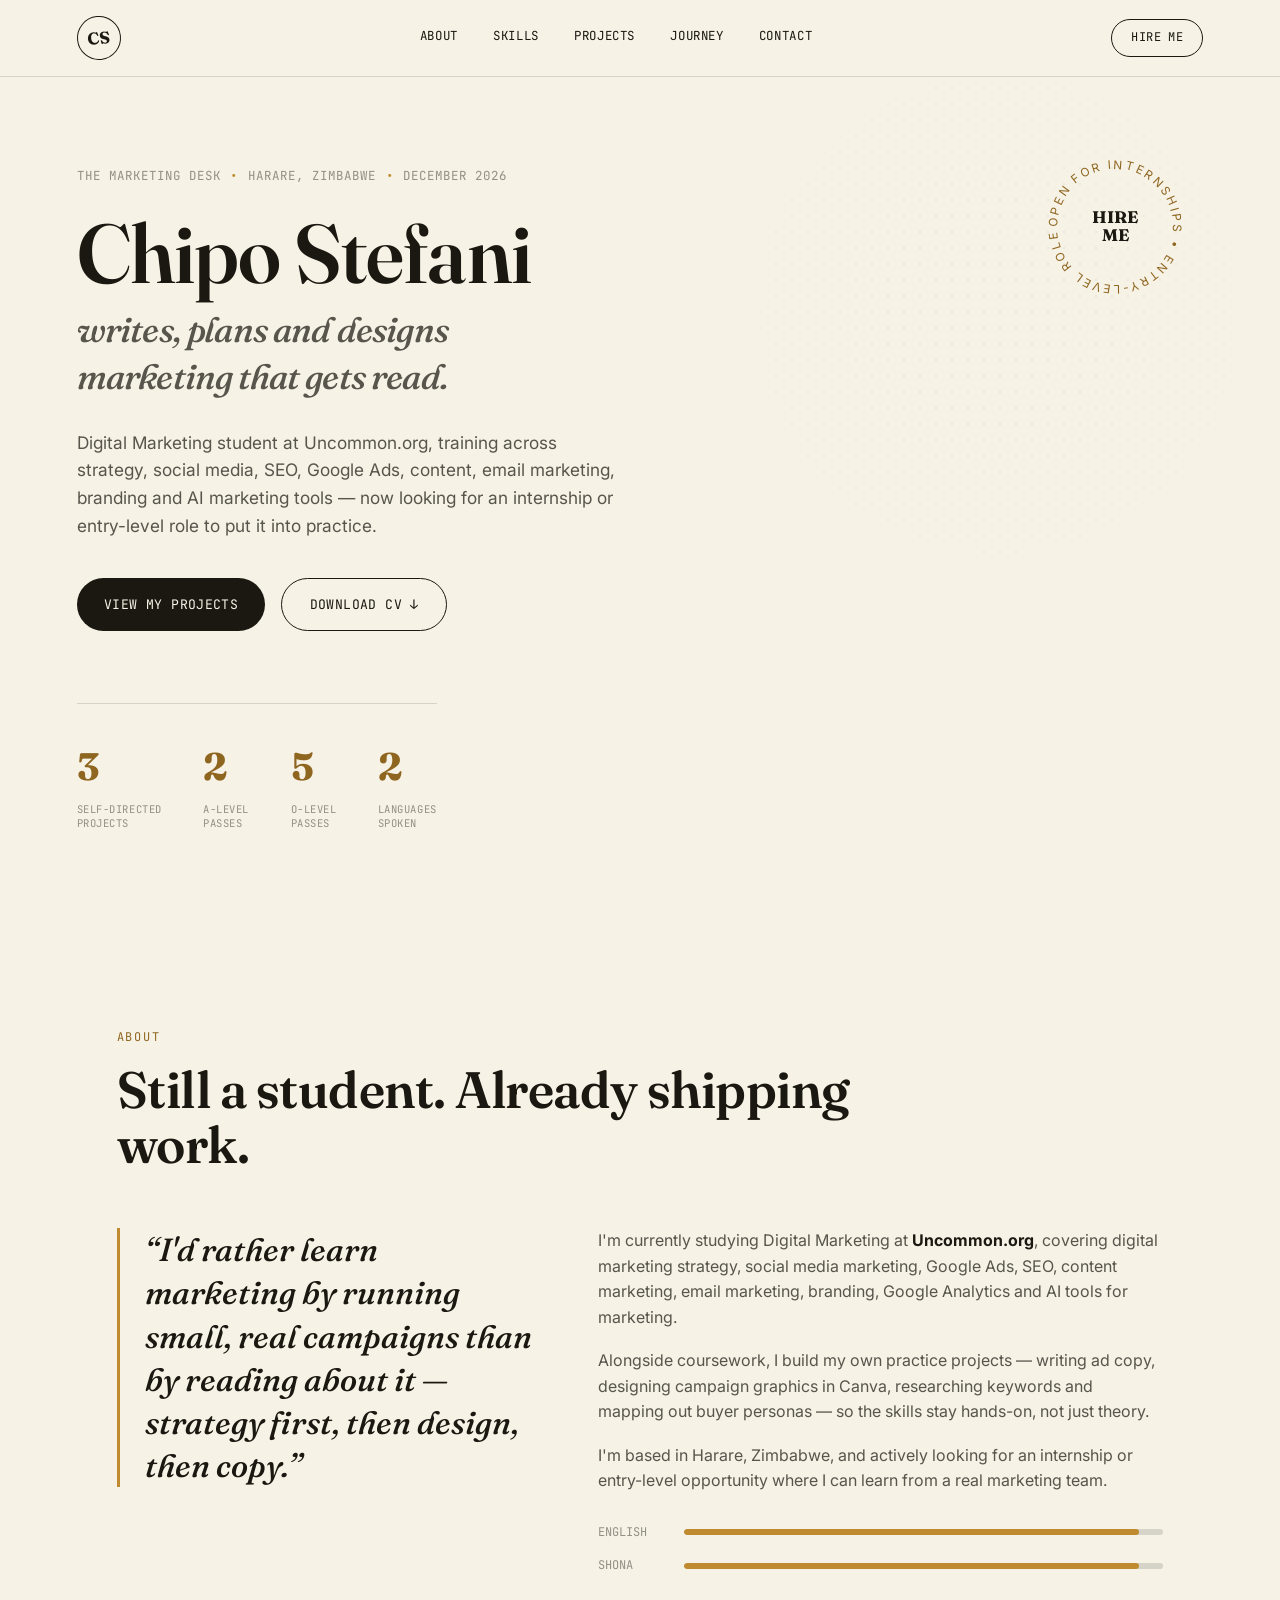
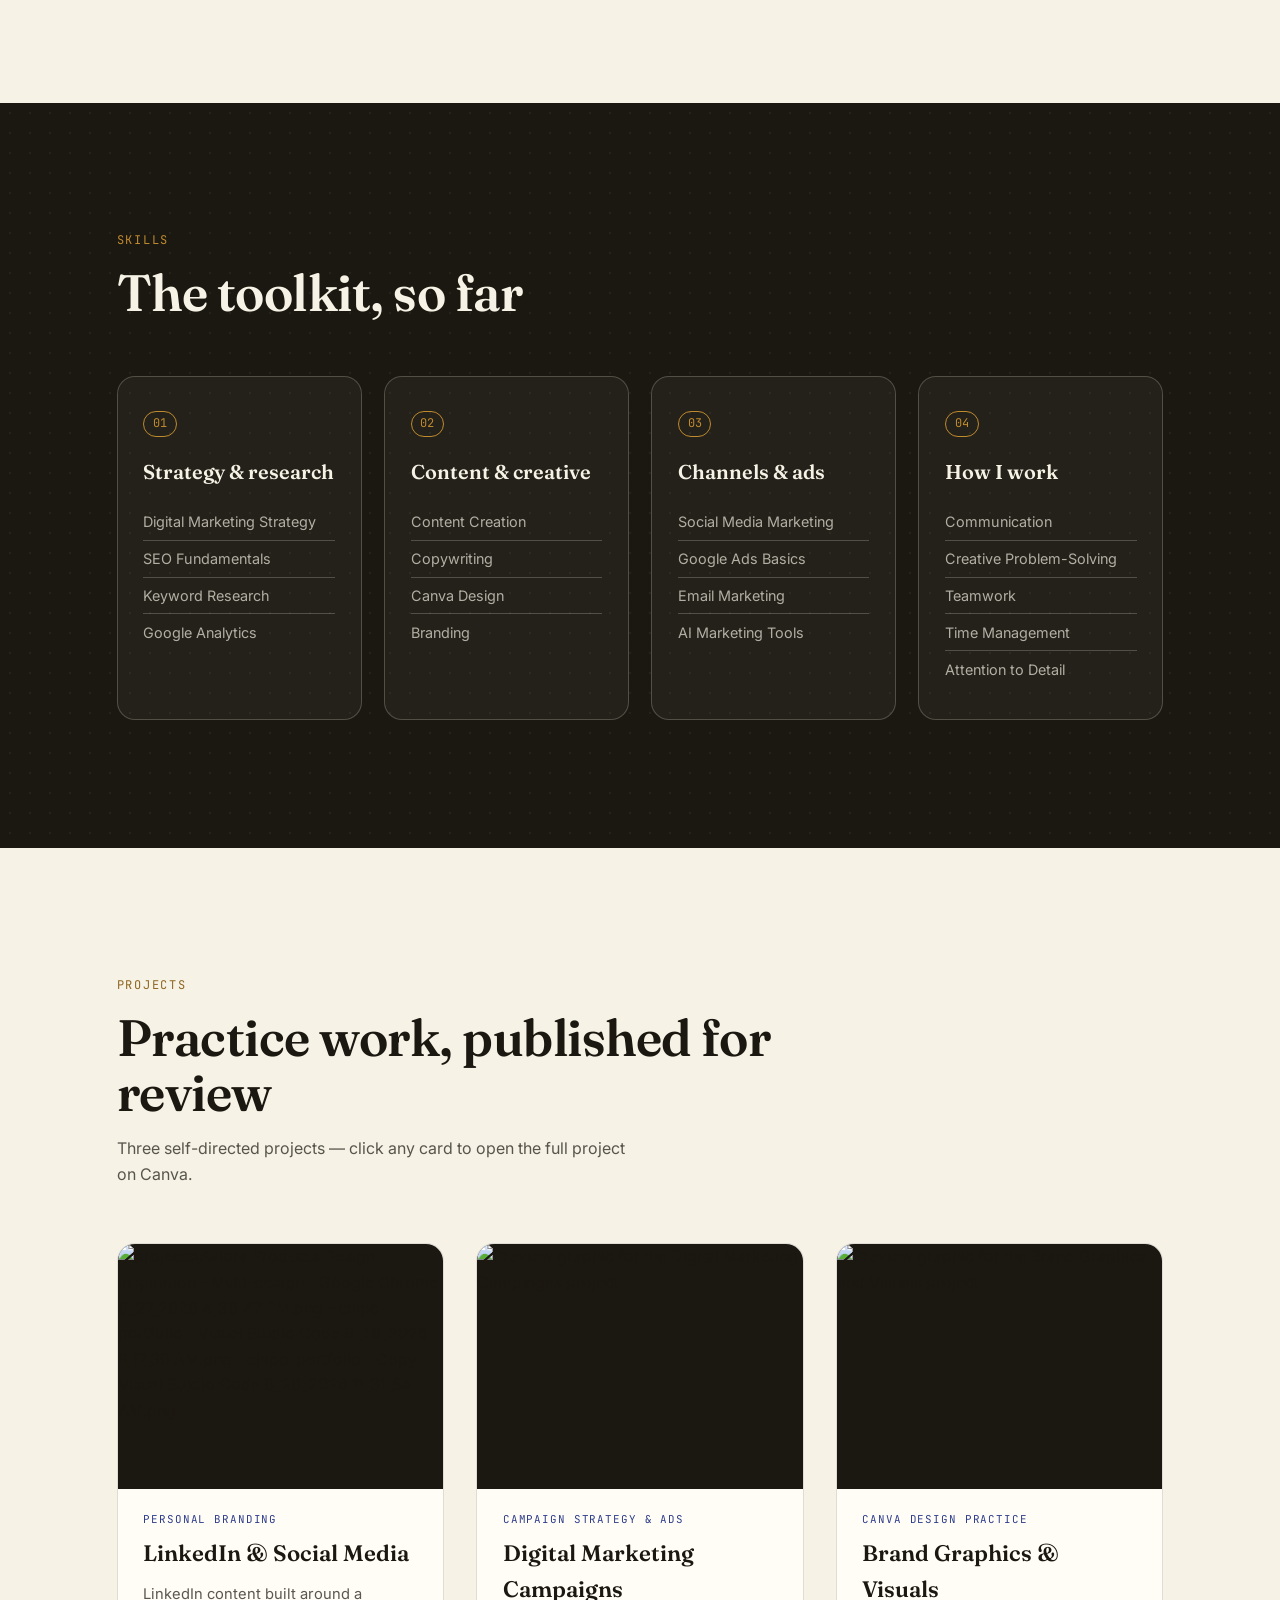
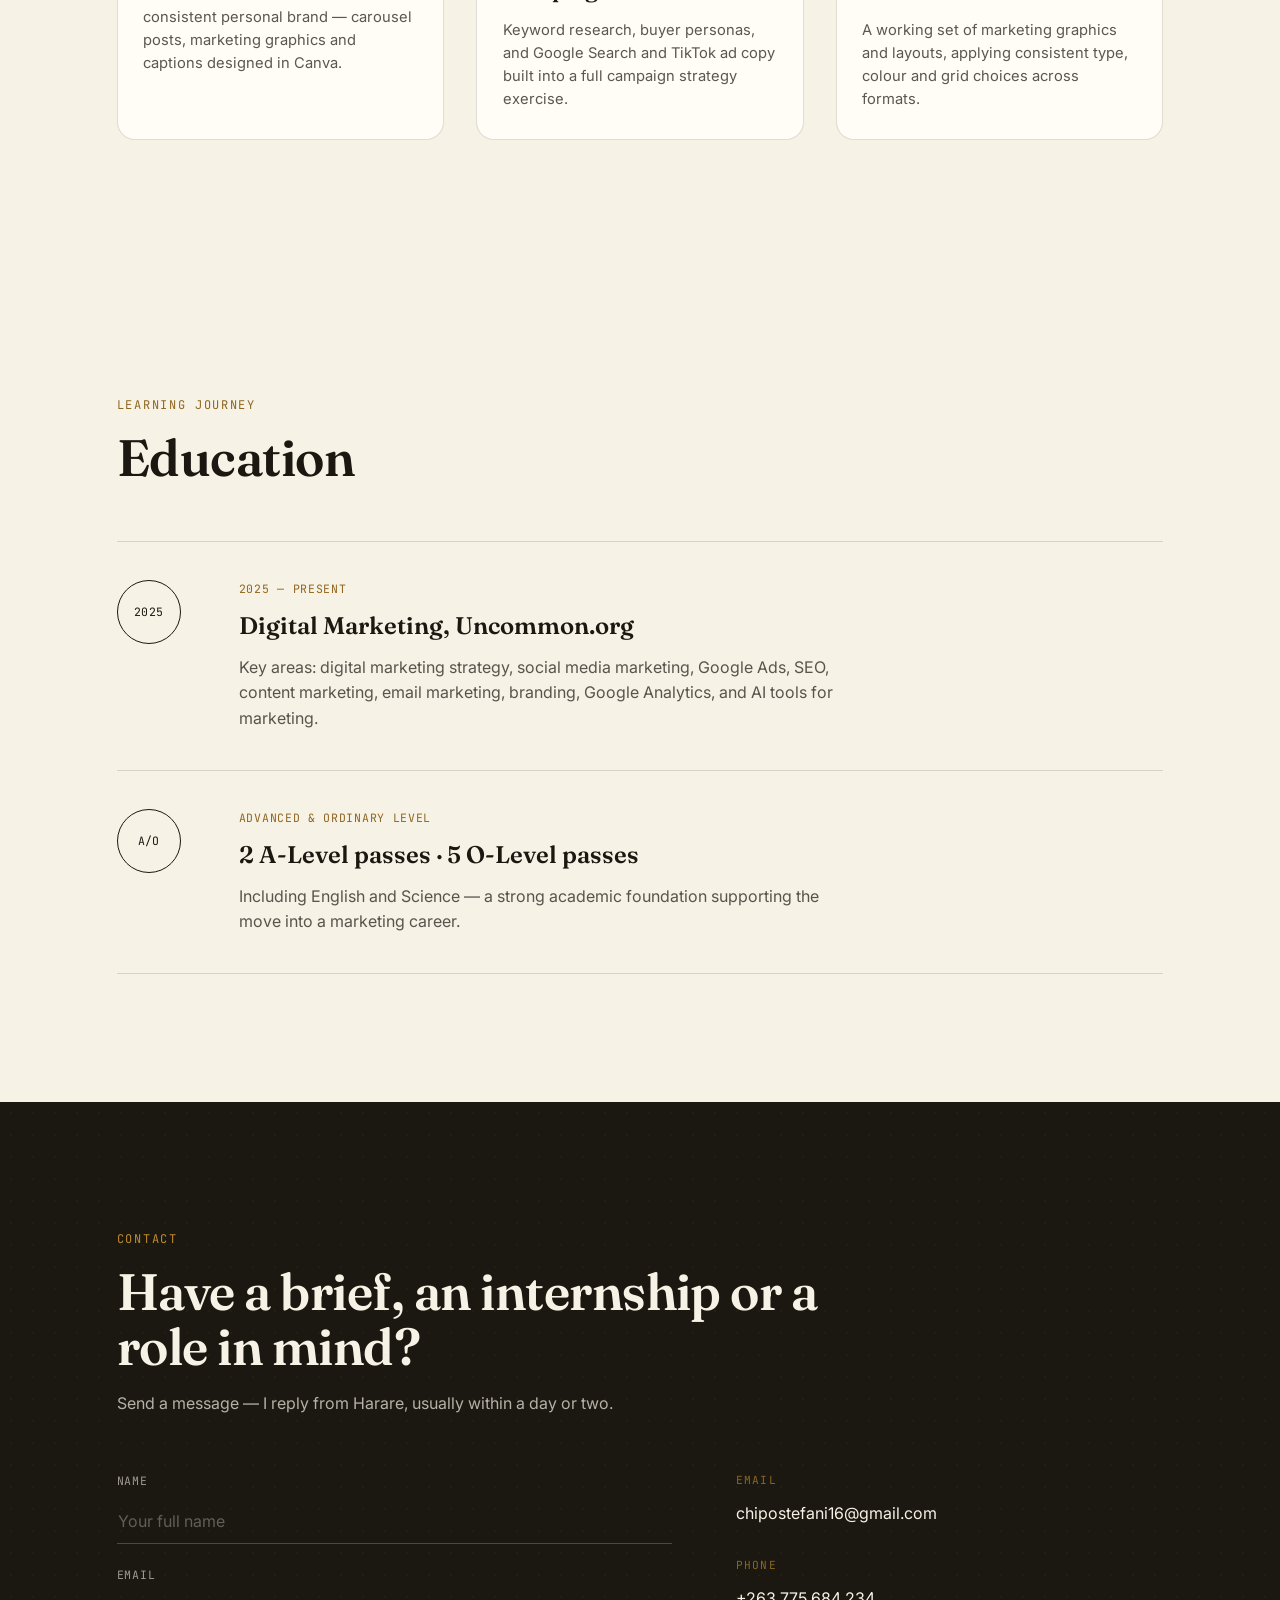
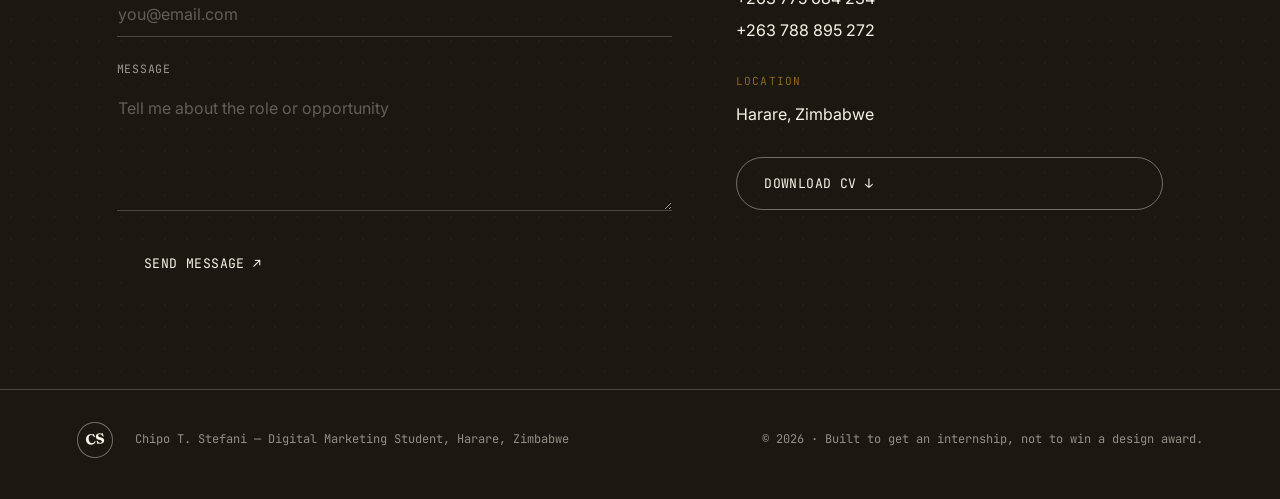
==== index.html @ caf986fd "first commit" ====
<!DOCTYPE html>
<html lang="en">
<head>
<meta charset="UTF-8">
<meta name="viewport" content="width=device-width, initial-scale=1.0">
<title>Chipo Stefani — Digital Marketing Student, Harare</title>
<meta name="description" content="Portfolio of Chipo Stefani, a Digital Marketing student in Harare, Zimbabwe, currently studying at Uncommon.org and looking for internship and entry-level opportunities.">
<link rel="icon" href="images/favicon.svg" type="image/svg+xml">
<link rel="preconnect" href="https://fonts.googleapis.com">
<link rel="preconnect" href="https://fonts.gstatic.com" crossorigin>
<link href="https://fonts.googleapis.com/css2?family=Fraunces:ital,opsz,wght@0,9..144,500;0,9..144,600;0,9..144,700;0,9..144,900;1,9..144,500&family=Inter:wght@400;500;600;700&family=JetBrains+Mono:wght@400;500;600&display=swap" rel="stylesheet">
<link rel="stylesheet" href="css/style.css">
</head>
<body>

<div class="scroll-indicator" id="scrollIndicator"></div>

<!-- ============ NAV ============ -->
<header class="masthead" id="masthead">
  <a href="#top" class="masthead__mark" aria-label="Home">
    <span class="stamp-mark">CS</span>
  </a>

  <nav class="masthead__nav" id="primaryNav">
    <a href="#about">About</a>
    <a href="#skills">Skills</a>
    <a href="#projects">Projects</a>
    <a href="#journey">Journey</a>
    <a href="#contact">Contact</a>
  </nav>

  <a href="#contact" class="btn btn--stamp masthead__cta">Hire me</a>

  <button class="hamburger" id="hamburger" aria-label="Open menu" aria-expanded="false" aria-controls="mobileNav">
    <span></span><span></span><span></span>
  </button>
</header>

<nav class="mobile-nav" id="mobileNav">
  <a href="#about">01 — About</a>
  <a href="#skills">02 — Skills</a>
  <a href="#projects">03 — Projects</a>
  <a href="#journey">04 — Journey</a>
  <a href="#contact">05 — Contact</a>
</nav>

<!-- ============ HERO ============ -->
<section class="hero" id="top">
  <div class="hero__texture" aria-hidden="true"></div>

  <div class="hero__inner">
    <p class="masthead-line">
      <span>THE MARKETING DESK</span>
      <span class="masthead-line__dot">•</span>
      <span>HARARE, ZIMBABWE</span>
      <span class="masthead-line__dot">•</span>
      <span id="todayDate">EDITION 2026</span>
    </p>

    <h1 class="hero__title">
      Chipo Stefani
      <span class="hero__title-sub">writes, plans and designs marketing that gets read.</span>
    </h1>

    <p class="hero__desc">
      Digital Marketing student at Uncommon.org, training across strategy, social media, SEO, Google Ads,
      content, email marketing, branding and AI marketing tools — now looking for an internship or
      entry-level role to put it into practice.
    </p>

    <div class="hero__actions">
      <a href="#projects" class="btn btn--primary">View my projects</a>
      <a href="assets/Chipo_Stefani_CV.pdf" download class="btn btn--outline">Download CV ↓</a>
    </div>
  </div>

  <div class="stamp-badge" aria-hidden="true">
    <svg viewBox="0 0 160 160" class="stamp-badge__ring">
      <defs>
        <path id="stampCircle" d="M 80,80 m -62,0 a 62,62 0 1,1 124,0 a 62,62 0 1,1 -124,0" />
      </defs>
      <text font-size="12.6" letter-spacing="2.5">
        <textPath href="#stampCircle" startOffset="0%">OPEN FOR INTERNSHIPS • ENTRY-LEVEL ROLES •</textPath>
      </text>
    </svg>
    <span class="stamp-badge__center">HIRE<br>ME</span>
  </div>

  <div class="hero__facts">
    <div class="fact">
      <span class="fact__num">3</span>
      <span class="fact__label">Self-directed<br>projects</span>
    </div>
    <div class="fact">
      <span class="fact__num">2</span>
      <span class="fact__label">A-Level<br>passes</span>
    </div>
    <div class="fact">
      <span class="fact__num">5</span>
      <span class="fact__label">O-Level<br>passes</span>
    </div>
    <div class="fact">
      <span class="fact__num">2</span>
      <span class="fact__label">Languages<br>spoken</span>
    </div>
  </div>
</section>

<!-- ============ ABOUT ============ -->
<section class="about" id="about">
  <div class="section-head">
    <p class="section-eyebrow">About</p>
    <h2 class="section-title">Still a student. Already shipping work.</h2>
  </div>

  <div class="about__grid">
    <blockquote class="about__pull reveal">
      “I'd rather learn marketing by running small, real campaigns than by reading about it —
      strategy first, then design, then copy.”
    </blockquote>

    <div class="about__body reveal">
      <p>I'm currently studying Digital Marketing at <strong>Uncommon.org</strong>, covering digital
      marketing strategy, social media marketing, Google Ads, SEO, content marketing, email marketing,
      branding, Google Analytics and AI tools for marketing.</p>
      <p>Alongside coursework, I build my own practice projects — writing ad copy, designing campaign
      graphics in Canva, researching keywords and mapping out buyer personas — so the skills stay hands-on,
      not just theory.</p>
      <p>I'm based in Harare, Zimbabwe, and actively looking for an internship or entry-level opportunity
      where I can learn from a real marketing team.</p>

      <div class="about__langs">
        <div class="lang-row">
          <span class="lang-row__name">English</span>
          <div class="lang-row__track"><span style="width:95%"></span></div>
        </div>
        <div class="lang-row">
          <span class="lang-row__name">Shona</span>
          <div class="lang-row__track"><span style="width:95%"></span></div>
        </div>
      </div>
    </div>
  </div>
</section>

<!-- ============ SKILLS ============ -->
<section class="skills" id="skills">
  <div class="skills__texture" aria-hidden="true"></div>
  <div class="section-head">
    <p class="section-eyebrow section-eyebrow--light">Skills</p>
    <h2 class="section-title section-title--light">The toolkit, so far</h2>
  </div>

  <div class="skills__grid">
    <div class="skill-card reveal">
      <span class="skill-card__stamp">01</span>
      <h3>Strategy &amp; research</h3>
      <ul>
        <li>Digital Marketing Strategy</li>
        <li>SEO Fundamentals</li>
        <li>Keyword Research</li>
        <li>Google Analytics</li>
      </ul>
    </div>
    <div class="skill-card reveal">
      <span class="skill-card__stamp">02</span>
      <h3>Content &amp; creative</h3>
      <ul>
        <li>Content Creation</li>
        <li>Copywriting</li>
        <li>Canva Design</li>
        <li>Branding</li>
      </ul>
    </div>
    <div class="skill-card reveal">
      <span class="skill-card__stamp">03</span>
      <h3>Channels &amp; ads</h3>
      <ul>
        <li>Social Media Marketing</li>
        <li>Google Ads Basics</li>
        <li>Email Marketing</li>
        <li>AI Marketing Tools</li>
      </ul>
    </div>
    <div class="skill-card reveal">
      <span class="skill-card__stamp">04</span>
      <h3>How I work</h3>
      <ul>
        <li>Communication</li>
        <li>Creative Problem-Solving</li>
        <li>Teamwork</li>
        <li>Time Management</li>
        <li>Attention to Detail</li>
      </ul>
    </div>
  </div>
</section>

<!-- ============ PROJECTS ============ -->
<section class="projects" id="projects">
  <div class="section-head">
    <p class="section-eyebrow">Projects</p>
    <h2 class="section-title">Practice work, published for review</h2>
    <p class="section-note">Three self-directed projects — click any card to open the full project on Canva.</p>
  </div>

  <div class="project-grid">

    <a class="project-card reveal" href="https://canva.link/o231j09e2jgpnwz" target="_blank" rel="noopener noreferrer">
      <span class="project-card__frame">
        <img src="projects\Inni ads campaign Products Design Inspiration - Multi-design - Google Chrome 8_27_2026 4_36_47 PM.png - chipo-portfolio - Visual Studio Code 8_28_2026 9_17_30 AM.png - chipo-portfolio - Copy - Visual Studio Code 8_28_2026 11_31_54 AM.png" alt="projects\Aviora Products Design Inspiration - Multi-design - Google Chrome 8_27_2026 4_36_47 PM.png - chipo-portfolio - Visual Studio Code 8_28_2026 9_17_30 AM.png - chipo-portfolio - Copy - Visual Studio Code 8_28_2026 11_31_54 AM.png" loading="lazy">
        <span class="project-card__open">Open on Canva ↗</span>
      </span>
      <span class="project-card__category">Personal Branding</span>
      <span class="project-card__title">LinkedIn &amp; Social Media</span>
      <span class="project-card__desc">LinkedIn content built around a consistent personal brand — carousel posts, marketing graphics and captions designed in Canva.</span>
    </a>

    <a class="project-card reveal" href="https://canva.link/ztidygv2b1y9yyl" target="_blank" rel="noopener noreferrer">
      <span class="project-card__frame">
        <img src="projects\Aviora Products Design Inspiration - Multi-design - Google Chrome 8_27_2026 4_36_47 PM.png - chipo-portfolio - Visual Studio Code 8_28_2026 9_17_30 AM.png - chipo-portfolio - Copy - Visual Studio Code 8_28_2026 11_32_06 AM.png" alt="Preview graphic for the Digital Marketing Campaigns project" loading="lazy">
        <span class="project-card__open">Open on Canva ↗</span>
      </span>
      <span class="project-card__category">Campaign Strategy &amp; Ads</span>
      <span class="project-card__title">Digital Marketing Campaigns</span>
      <span class="project-card__desc">Keyword research, buyer personas, and Google Search and TikTok ad copy built into a full campaign strategy exercise.</span>
    </a>

    <a class="project-card reveal" href="https://canva.link/7javajohopzk5uh" target="_blank" rel="noopener noreferrer">
      <span class="project-card__frame">
        <img src="projects\Aviora Products Design Inspiration - Multi-design - Google Chrome 8_27_2026 4_36_47 PM.png - chipo-portfolio - Visual Studio Code 8_28_2026 9_17_30 AM.png - chipo-portfolio - Copy - Visual Studio Code 8_28_2026 11_36_15 AM.png" alt="Preview graphic for the Brand Graphics and Visuals project" loading="lazy">
        <span class="project-card__open">Open on Canva ↗</span>
      </span>
      <span class="project-card__category">Canva Design Practice</span>
      <span class="project-card__title">Brand Graphics &amp; Visuals</span>
      <span class="project-card__desc">A working set of marketing graphics and layouts, applying consistent type, colour and grid choices across formats.</span> 
    </a>

  </div>
</section>

<!-- ============ LEARNING JOURNEY ============ -->
<section class="journey" id="journey">
  <div class="section-head">
    <p class="section-eyebrow">Learning journey</p>
    <h2 class="section-title">Education</h2>
  </div>

  <div class="timeline">
    <div class="timeline__item reveal">
      <div class="timeline__marker"><span>2025</span></div>
      <div class="timeline__content">
        <p class="timeline__period">2025 — Present</p>
        <h3>Digital Marketing, Uncommon.org</h3>
        <p>Key areas: digital marketing strategy, social media marketing, Google Ads, SEO, content marketing,
        email marketing, branding, Google Analytics, and AI tools for marketing.</p>
      </div>
    </div>

    <div class="timeline__item reveal">
      <div class="timeline__marker"><span>A/O</span></div>
      <div class="timeline__content">
        <p class="timeline__period">Advanced &amp; Ordinary Level</p>
        <h3>2 A-Level passes · 5 O-Level passes</h3>
        <p>Including English and Science — a strong academic foundation supporting the move into a
        marketing career.</p>
      </div>
    </div>
  </div>
</section>

<!-- ============ CONTACT ============ -->
<section class="contact" id="contact">
  <div class="contact__texture" aria-hidden="true"></div>
  <div class="section-head">
    <p class="section-eyebrow section-eyebrow--light">Contact</p>
    <h2 class="section-title section-title--light">Have a brief, an internship or a role in mind?</h2>
    <p class="section-note section-note--light">Send a message — I reply from Harare, usually within a day or two.</p>
  </div>

  <div class="contact__grid">
    <form class="contact-form reveal" id="contactForm" novalidate>
      <label>
        <span>Name</span>
        <input type="text" name="name" required placeholder="Your full name">
      </label>
      <label>
        <span>Email</span>
        <input type="email" name="email" required placeholder="you@email.com">
      </label>
      <label>
        <span>Message</span>
        <textarea name="message" rows="5" required placeholder="Tell me about the role or opportunity"></textarea>
      </label>
      <button type="submit" class="btn btn--primary">Send message ↗</button>
      <p class="contact-form__note" id="formNote" role="status" aria-live="polite"></p>
    </form>

    <div class="contact-info reveal">
      <div class="contact-info__item">
        <span class="mono-label">Email</span>
        <a href="mailto:chipostefani16@gmail.com">chipostefani16@gmail.com</a>
      </div>
      <div class="contact-info__item">
        <span class="mono-label">Phone</span>
        <a href="tel:+263775684234">+263 775 684 234</a>
        <a href="tel:+263788895272">+263 788 895 272</a>
      </div>
      <div class="contact-info__item">
        <span class="mono-label">Location</span>
        <span>Harare, Zimbabwe</span>
      </div>
      <a href="assets/Chipo_Stefani_CV.pdf" download class="btn btn--outline btn--light">Download CV ↓</a>
    </div>
  </div>
</section>

<footer class="footer">
  <span class="stamp-mark stamp-mark--small">CS</span>
  <p>Chipo T. Stefani — Digital Marketing Student, Harare, Zimbabwe</p>
  <p>© 2026 · Built to get an internship, not to win a design award.</p>
</footer>

<script src="js/script.js"></script>
</body>
</html>
---- css/style.css ----
/* =========================================================
   TOKENS
   ========================================================= */
:root{
  --ink:        #1B1811;
  --ink-soft:   rgba(27,24,17,0.72);
  --ink-faint:  rgba(27,24,17,0.45);
  --paper:      #F6F2E6;
  --paper-card: #FFFDF6;
  --gold:       #C08A2E;
  --gold-deep:  #8F6620;
  --cobalt:     #2F3E8C;
  --rule:       rgba(27,24,17,0.14);
  --rule-light: rgba(246,242,230,0.22);

  --font-display: 'Fraunces', serif;
  --font-body: 'Inter', sans-serif;
  --font-mono: 'JetBrains Mono', monospace;

  --maxw: 1200px;
  --radius: 18px;
  --radius-sm: 10px;
}

*{margin:0;padding:0;box-sizing:border-box;}
html{scroll-behavior:smooth;}
body{
  background:var(--paper);
  color:var(--ink);
  font-family:var(--font-body);
  font-size:16px;
  line-height:1.6;
  -webkit-font-smoothing:antialiased;
  overflow-x:hidden;
}
a{color:inherit; text-decoration:none;}
ul{list-style:none;}
img{max-width:100%; display:block;}
button{font-family:inherit; cursor:pointer; border:none; background:none;}
input,textarea{font-family:inherit; font-size:1rem;}

@media (prefers-reduced-motion: reduce){
  *{animation-duration:0.01ms !important; animation-iteration-count:1 !important; transition-duration:0.01ms !important; scroll-behavior:auto !important;}
}

::selection{background:var(--gold); color:var(--paper);}

a:focus-visible, button:focus-visible, input:focus-visible, textarea:focus-visible{
  outline:2px solid var(--cobalt);
  outline-offset:3px;
}

/* =========================================================
   UTILITY
   ========================================================= */
.mono-label{
  font-family:var(--font-mono);
  font-size:0.7rem;
  letter-spacing:0.1em;
  text-transform:uppercase;
  color:var(--gold-deep);
  display:block;
  margin-bottom:0.35rem;
}
.section-head{
  max-width:var(--maxw);
  margin:0 auto;
  padding:0 6vw;
}
.section-eyebrow{
  font-family:var(--font-mono);
  font-size:0.75rem;
  letter-spacing:0.14em;
  text-transform:uppercase;
  color:var(--gold-deep);
  margin-bottom:0.9rem;
}
.section-eyebrow--light{color:var(--gold);}
.section-title{
  font-family:var(--font-display);
  font-weight:600;
  font-size:clamp(2rem, 4.2vw, 3.2rem);
  line-height:1.08;
  max-width:800px;
  letter-spacing:-0.01em;
}
.section-title--light{color:var(--paper);}
.section-note{
  margin-top:1rem;
  color:var(--ink-soft);
  max-width:520px;
}
.section-note--light{color:rgba(246,242,230,0.7);}

.btn{
  display:inline-flex;
  align-items:center;
  gap:0.5rem;
  font-family:var(--font-mono);
  font-size:0.82rem;
  letter-spacing:0.03em;
  text-transform:uppercase;
  padding:0.95rem 1.7rem;
  border-radius:999px;
  transition:transform 0.25s ease, background 0.25s ease, color 0.25s ease, border-color 0.25s ease;
}
.btn--primary{ background:var(--ink); color:var(--paper); }
.btn--primary:hover{ background:var(--gold); color:var(--ink); transform:translateY(-2px); }
.btn--outline{ border:1.5px solid var(--ink); color:var(--ink); }
.btn--outline:hover{ background:var(--ink); color:var(--paper); transform:translateY(-2px); }
.btn--outline.btn--light{ border-color:rgba(246,242,230,0.4); color:var(--paper); }
.btn--outline.btn--light:hover{ background:var(--paper); color:var(--ink); }
.btn--stamp{
  background:transparent;
  border:1.5px solid var(--ink);
  color:var(--ink);
  padding:0.6rem 1.3rem;
}
.btn--stamp:hover{ background:var(--ink); color:var(--paper); }

.stamp-mark{
  display:inline-flex;
  align-items:center;
  justify-content:center;
  width:44px; height:44px;
  border-radius:50%;
  border:1.5px solid var(--ink);
  font-family:var(--font-display);
  font-weight:700;
  font-size:1.05rem;
  transform:rotate(-6deg);
}
.stamp-mark--small{
  width:36px; height:36px; font-size:0.9rem;
  border-color:rgba(246,242,230,0.4);
  color:var(--paper);
}

.reveal{
  opacity:0;
  transform:translateY(26px);
  transition:opacity 0.7s ease, transform 0.7s ease;
}
.reveal.is-visible{ opacity:1; transform:translateY(0); }

/* =========================================================
   SCROLL PROGRESS
   ========================================================= */
.scroll-indicator{
  position:fixed; top:0; left:0; height:3px; width:0%;
  background:var(--gold);
  z-index:999;
  transition:width 0.1s linear;
}

/* =========================================================
   MASTHEAD / NAV
   ========================================================= */
.masthead{
  position:fixed; top:0; left:0; right:0;
  display:flex; align-items:center; justify-content:space-between;
  padding:1rem 6vw;
  z-index:200;
  background:rgba(246,242,230,0.82);
  backdrop-filter:blur(10px);
  border-bottom:1px solid var(--rule);
}
.masthead__nav{ display:flex; gap:2.2rem; }
.masthead__nav a{
  font-family:var(--font-mono);
  font-size:0.78rem;
  letter-spacing:0.05em;
  text-transform:uppercase;
  position:relative;
  padding-bottom:4px;
}
.masthead__nav a::after{
  content:"";
  position:absolute; left:0; bottom:0;
  width:0; height:1.5px;
  background:var(--gold);
  transition:width 0.25s ease;
}
.masthead__nav a:hover::after{ width:100%; }
.masthead__cta{ font-size:0.75rem; padding:0.55rem 1.2rem; }

.hamburger{
  display:none; flex-direction:column; gap:5px; width:26px;
}
.hamburger span{
  display:block; height:2px; width:100%; background:var(--ink);
  transition:transform 0.3s ease, opacity 0.3s ease;
}
.hamburger.is-open span:nth-child(1){ transform:translateY(7px) rotate(45deg); }
.hamburger.is-open span:nth-child(2){ opacity:0; }
.hamburger.is-open span:nth-child(3){ transform:translateY(-7px) rotate(-45deg); }

.mobile-nav{
  position:fixed; inset:0; top:0;
  background:var(--ink);
  display:flex; flex-direction:column; align-items:flex-start; justify-content:center;
  gap:1.8rem; padding:0 8vw;
  z-index:190;
  transform:translateY(-100%);
  transition:transform 0.45s cubic-bezier(.7,0,.3,1);
}
.mobile-nav.is-open{ transform:translateY(0); }
.mobile-nav a{
  font-family:var(--font-display);
  font-weight:600;
  font-size:2rem;
  color:var(--paper);
}

/* =========================================================
   HERO
   ========================================================= */
.hero{
  position:relative;
  min-height:100vh;
  padding:9rem 6vw 3rem;
  display:flex; flex-direction:column; justify-content:center;
  overflow:hidden;
}
.hero__texture{
  position:absolute; inset:0;
  background-image:radial-gradient(var(--ink) 1px, transparent 1px);
  background-size:16px 16px;
  opacity:0.06;
  pointer-events:none;
  mask-image:radial-gradient(circle at 78% 35%, black, transparent 55%);
}
.hero__inner{ position:relative; z-index:2; max-width:820px; }
.masthead-line{
  font-family:var(--font-mono);
  font-size:0.78rem;
  letter-spacing:0.08em;
  color:var(--ink-faint);
  margin-bottom:1.6rem;
  display:flex; gap:0.6rem; flex-wrap:wrap;
}
.masthead-line__dot{ color:var(--gold); }

.hero__title{
  font-family:var(--font-display);
  font-weight:600;
  font-size:clamp(2.8rem, 7vw, 5.2rem);
  line-height:1.02;
  letter-spacing:-0.01em;
}
.hero__title-sub{
  display:block;
  font-style:italic;
  font-weight:500;
  font-size:0.42em;
  color:var(--ink-soft);
  margin-top:0.6rem;
  line-height:1.35;
  max-width:11em;
}
.hero__desc{
  margin-top:1.8rem;
  font-size:1.08rem;
  color:var(--ink-soft);
  max-width:540px;
}
.hero__actions{
  display:flex; gap:1rem; flex-wrap:wrap;
  margin-top:2.4rem;
}

.stamp-badge{
  position:absolute;
  top:9.5rem; right:7vw;
  width:150px; height:150px;
  z-index:3;
  animation:spin 22s linear infinite;
}
.stamp-badge__ring{ width:100%; height:100%; fill:var(--gold-deep); }
.stamp-badge__center{
  position:absolute; inset:0;
  display:flex; align-items:center; justify-content:center;
  flex-direction:column;
  font-family:var(--font-display);
  font-weight:700;
  font-size:1.05rem;
  line-height:1.05;
  text-align:center;
  color:var(--ink);
  animation:counter-spin 22s linear infinite;
}
@keyframes spin{ from{ transform:rotate(0deg);} to{ transform:rotate(360deg);} }
@keyframes counter-spin{ from{ transform:rotate(0deg);} to{ transform:rotate(-360deg);} }

.hero__facts{
  position:relative; z-index:2;
  display:grid;
  grid-template-columns:repeat(4,auto);
  gap:2.6rem;
  margin-top:4.5rem;
  padding-top:2rem;
  border-top:1px solid var(--rule);
  width:fit-content;
}
.fact__num{
  display:block;
  font-family:var(--font-display);
  font-weight:700;
  font-size:2.4rem;
  color:var(--gold-deep);
}
.fact__label{
  display:block;
  font-family:var(--font-mono);
  font-size:0.66rem;
  letter-spacing:0.05em;
  text-transform:uppercase;
  color:var(--ink-faint);
  margin-top:0.35rem;
  line-height:1.3;
}

/* =========================================================
   ABOUT
   ========================================================= */
.about{ padding:8rem 0; }
.about__grid{
  max-width:var(--maxw); margin:3.5rem auto 0;
  padding:0 6vw;
  display:grid;
  grid-template-columns:0.85fr 1.15fr;
  gap:4rem;
  align-items:start;
}
.about__pull{
  font-family:var(--font-display);
  font-style:italic;
  font-weight:500;
  font-size:clamp(1.5rem, 2.6vw, 2rem);
  line-height:1.35;
  color:var(--ink);
  border-left:3px solid var(--gold);
  padding-left:1.6rem;
}
.about__body p{ color:var(--ink-soft); margin-bottom:1.1rem; }
.about__body strong{ color:var(--ink); }
.about__langs{ margin-top:1.8rem; display:flex; flex-direction:column; gap:0.9rem; }
.lang-row{ display:flex; align-items:center; gap:1rem; }
.lang-row__name{
  font-family:var(--font-mono); font-size:0.75rem; text-transform:uppercase;
  width:70px; flex-shrink:0; color:var(--ink-faint);
}
.lang-row__track{ flex:1; height:6px; background:var(--rule); border-radius:3px; overflow:hidden; }
.lang-row__track span{ display:block; height:100%; background:var(--gold); border-radius:3px; }

/* =========================================================
   SKILLS
   ========================================================= */
.skills{
  position:relative;
  background:var(--ink);
  color:var(--paper);
  padding:8rem 0;
  overflow:hidden;
}
.skills__texture{
  position:absolute; inset:0;
  background-image:radial-gradient(var(--paper) 1px, transparent 1px);
  background-size:20px 20px;
  opacity:0.05;
  pointer-events:none;
}
.skills__grid{
  position:relative; z-index:2;
  max-width:var(--maxw); margin:3.5rem auto 0;
  padding:0 6vw;
  display:grid;
  grid-template-columns:repeat(4,1fr);
  gap:1.4rem;
}
.skill-card{
  background:rgba(246,242,230,0.04);
  border:1px solid var(--rule-light);
  border-radius:var(--radius);
  padding:2rem 1.6rem;
  transition:transform 0.3s ease, background 0.3s ease, border-color 0.3s ease;
}
.skill-card:hover{
  transform:translateY(-6px);
  background:rgba(246,242,230,0.07);
  border-color:var(--gold);
}
.skill-card__stamp{
  display:inline-block;
  font-family:var(--font-mono);
  font-size:0.75rem;
  color:var(--gold);
  border:1px solid var(--gold);
  border-radius:999px;
  padding:0.15rem 0.55rem;
  margin-bottom:1.2rem;
}
.skill-card h3{
  font-family:var(--font-display);
  font-weight:600;
  font-size:1.25rem;
  margin-bottom:1rem;
}
.skill-card li{
  font-size:0.9rem;
  color:rgba(246,242,230,0.68);
  padding:0.4rem 0;
  border-top:1px solid var(--rule-light);
}
.skill-card li:first-child{ border-top:none; }

/* =========================================================
   PROJECTS
   ========================================================= */
.projects{ padding:8rem 0; }
.project-grid{
  max-width:var(--maxw); margin:3.5rem auto 0;
  padding:0 6vw;
  display:grid;
  grid-template-columns:repeat(3,1fr);
  gap:2rem;
}
.project-card{
  display:flex; flex-direction:column;
  background:var(--paper-card);
  border:1px solid var(--rule);
  border-radius:var(--radius);
  overflow:hidden;
  transition:transform 0.35s cubic-bezier(.2,.8,.3,1), box-shadow 0.35s ease, border-color 0.35s ease;
}
.project-card:hover{
  transform:translateY(-8px) rotate(-0.4deg);
  box-shadow:0 24px 44px rgba(27,24,17,0.14);
  border-color:var(--gold);
}
.project-card__frame{
  position:relative;
  display:block;
  aspect-ratio:4/3;
  overflow:hidden;
  background:var(--ink);
}
.project-card__frame img{
  width:100%; height:100%; object-fit:cover;
  transition:transform 0.5s ease;
}
.project-card:hover .project-card__frame img{ transform:scale(1.06); }
.project-card__open{
  position:absolute; inset:auto 1rem 1rem auto;
  background:var(--paper);
  color:var(--ink);
  font-family:var(--font-mono);
  font-size:0.72rem;
  letter-spacing:0.04em;
  padding:0.5rem 0.9rem;
  border-radius:999px;
  opacity:0;
  transform:translateY(8px);
  transition:opacity 0.3s ease, transform 0.3s ease;
}
.project-card:hover .project-card__open{ opacity:1; transform:translateY(0); }
.project-card__category{
  font-family:var(--font-mono);
  font-size:0.68rem;
  letter-spacing:0.08em;
  text-transform:uppercase;
  color:var(--cobalt);
  padding:1.4rem 1.6rem 0;
}
.project-card__title{
  font-family:var(--font-display);
  font-weight:600;
  font-size:1.4rem;
  padding:0.5rem 1.6rem 0;
  color:var(--ink);
}
.project-card__desc{
  font-size:0.92rem;
  color:var(--ink-soft);
  padding:0.7rem 1.6rem 1.8rem;
  line-height:1.55;
}

/* =========================================================
   LEARNING JOURNEY
   ========================================================= */
.journey{ padding:8rem 0; }
.timeline{
  max-width:var(--maxw); margin:3.5rem auto 0;
  padding:0 6vw;
  display:flex; flex-direction:column;
}
.timeline__item{
  display:grid;
  grid-template-columns:90px 1fr;
  gap:2rem;
  padding:2.4rem 0;
  border-top:1px solid var(--rule);
}
.timeline__item:last-child{ border-bottom:1px solid var(--rule); }
.timeline__marker{
  width:64px; height:64px;
  border-radius:50%;
  border:1.5px solid var(--ink);
  display:flex; align-items:center; justify-content:center;
  font-family:var(--font-mono);
  font-size:0.72rem;
  letter-spacing:0.03em;
}
.timeline__period{
  font-family:var(--font-mono);
  font-size:0.72rem;
  letter-spacing:0.06em;
  text-transform:uppercase;
  color:var(--gold-deep);
  margin-bottom:0.5rem;
}
.timeline__content h3{
  font-family:var(--font-display);
  font-weight:600;
  font-size:1.5rem;
  margin-bottom:0.6rem;
}
.timeline__content p:last-child{ color:var(--ink-soft); max-width:600px; }

/* =========================================================
   CONTACT
   ========================================================= */
.contact{
  position:relative;
  background:var(--ink);
  color:var(--paper);
  padding:8rem 0 4rem;
  overflow:hidden;
}
.contact__texture{
  position:absolute; inset:0;
  background-image:radial-gradient(var(--gold) 1px, transparent 1px);
  background-size:22px 22px;
  opacity:0.05;
  pointer-events:none;
}
.contact__grid{
  position:relative; z-index:2;
  max-width:var(--maxw); margin:3.5rem auto 0;
  padding:0 6vw;
  display:grid;
  grid-template-columns:1.3fr 1fr;
  gap:4rem;
}
.contact-form{ display:flex; flex-direction:column; gap:1.4rem; }
.contact-form label{ display:flex; flex-direction:column; gap:0.5rem; }
.contact-form span{
  font-family:var(--font-mono); font-size:0.72rem; text-transform:uppercase;
  letter-spacing:0.06em; color:rgba(246,242,230,0.6);
}
.contact-form input, .contact-form textarea{
  background:transparent;
  border:none;
  border-bottom:1px solid var(--rule-light);
  padding:0.75rem 0.1rem;
  color:var(--paper);
  resize:vertical;
  transition:border-color 0.25s ease;
}
.contact-form input::placeholder, .contact-form textarea::placeholder{ color:rgba(246,242,230,0.32); }
.contact-form input:focus, .contact-form textarea:focus{ outline:none; border-color:var(--gold); }
.contact-form .btn{ align-self:flex-start; margin-top:0.4rem; }
.contact-form__note{
  font-family:var(--font-mono); font-size:0.78rem; color:var(--gold);
  min-height:1.2em;
}

.contact-info{ display:flex; flex-direction:column; gap:1.8rem; }
.contact-info__item{ display:flex; flex-direction:column; gap:0.35rem; }
.contact-info__item a{
  width:fit-content;
  border-bottom:1px solid transparent;
  transition:border-color 0.2s ease;
}
.contact-info__item a:hover{ border-color:var(--gold); }

/* =========================================================
   FOOTER
   ========================================================= */
.footer{
  background:var(--ink);
  color:rgba(246,242,230,0.55);
  display:flex; align-items:center; gap:1.4rem;
  padding:2rem 6vw 2.6rem;
  font-family:var(--font-mono);
  font-size:0.75rem;
  border-top:1px solid var(--rule-light);
  flex-wrap:wrap;
}
.footer p:last-child{ margin-left:auto; }

/* =========================================================
   RESPONSIVE
   ========================================================= */
@media (max-width: 980px){
  .masthead__nav, .masthead__cta{ display:none; }
  .hamburger{ display:flex; }
  .about__grid{ grid-template-columns:1fr; gap:2.4rem; }
  .skills__grid{ grid-template-columns:repeat(2,1fr); }
  .project-grid{ grid-template-columns:1fr; }
  .contact__grid{ grid-template-columns:1fr; gap:2.6rem; }
  .stamp-badge{ top:auto; bottom:1rem; right:1rem; width:110px; height:110px; }
  .stamp-badge__center{ font-size:0.8rem; }
  .hero__facts{ grid-template-columns:repeat(2,auto); }
}
@media (max-width: 600px){
  .skills__grid{ grid-template-columns:1fr; }
  .timeline__item{ grid-template-columns:56px 1fr; gap:1.2rem; }
  .timeline__marker{ width:48px; height:48px; font-size:0.62rem; }
  .footer{ flex-direction:column; align-items:flex-start; }
  .footer p:last-child{ margin-left:0; }
  .stamp-badge{ display:none; }
}
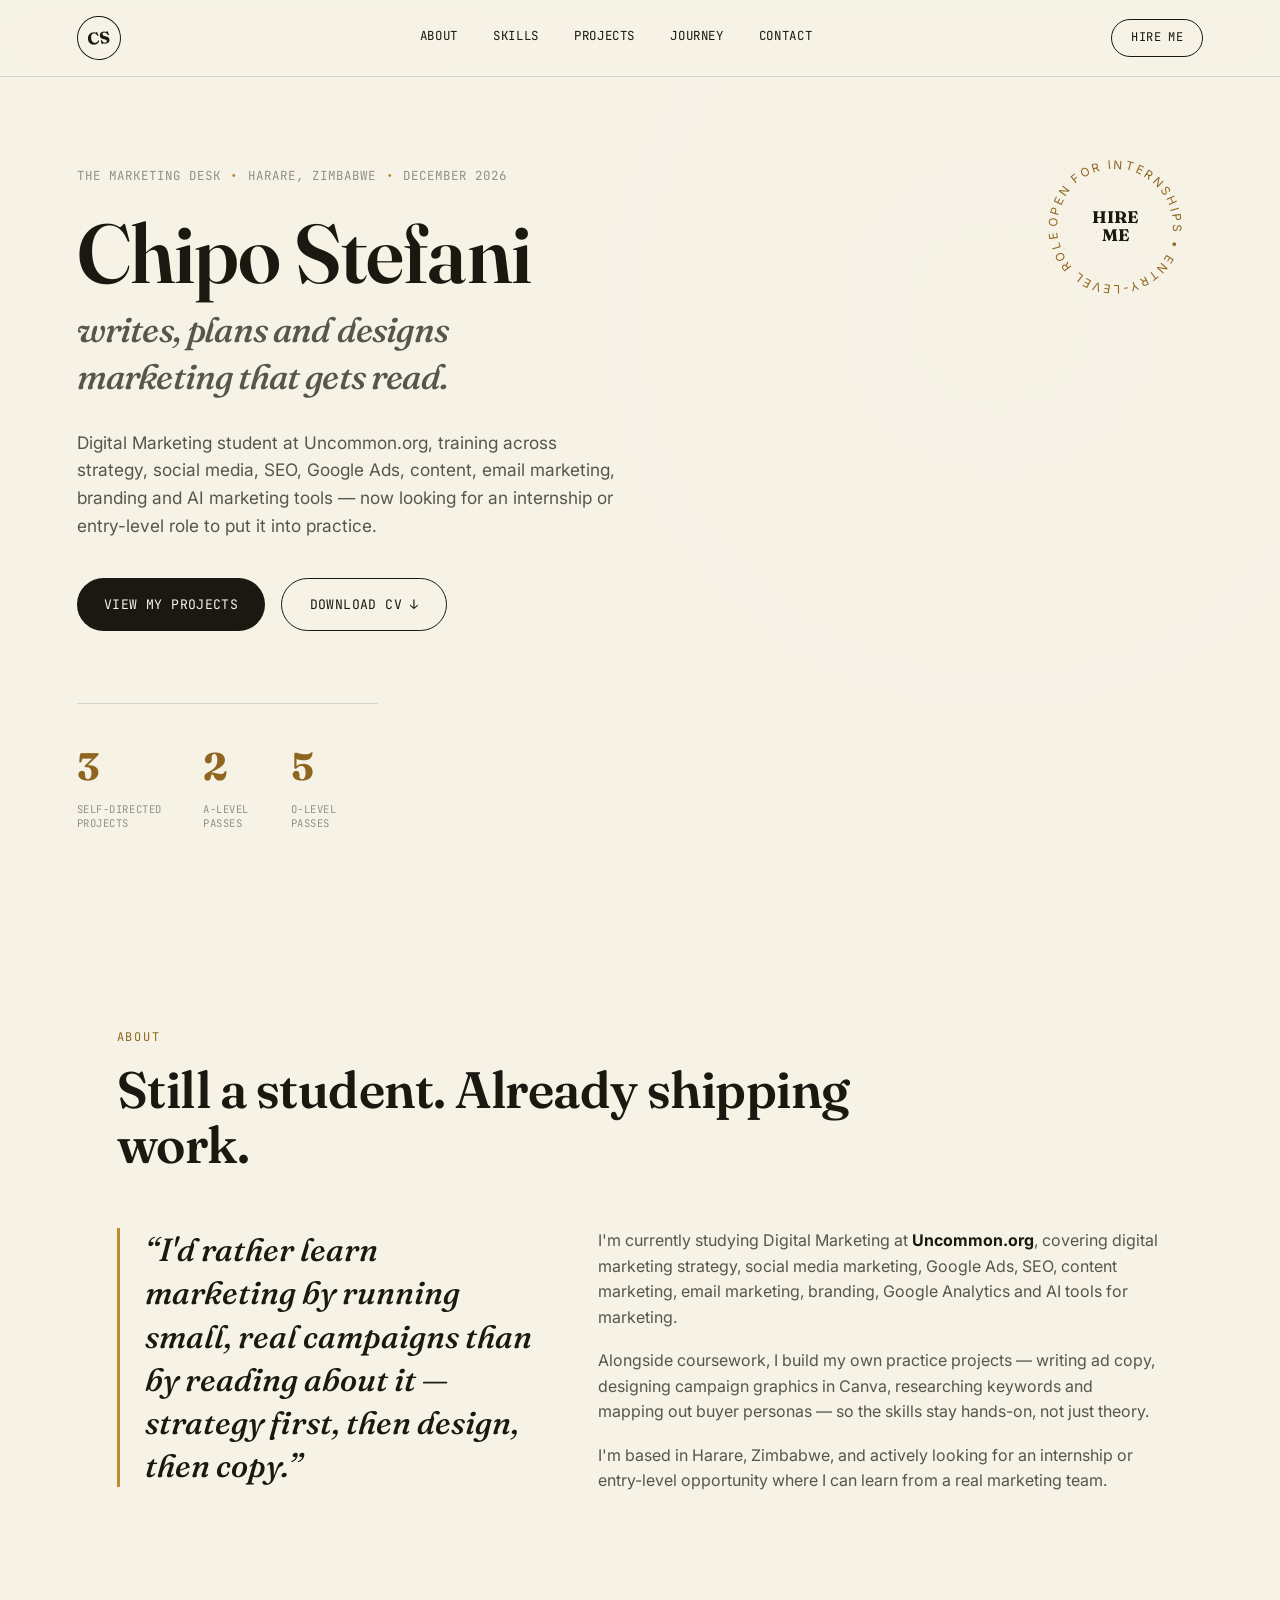
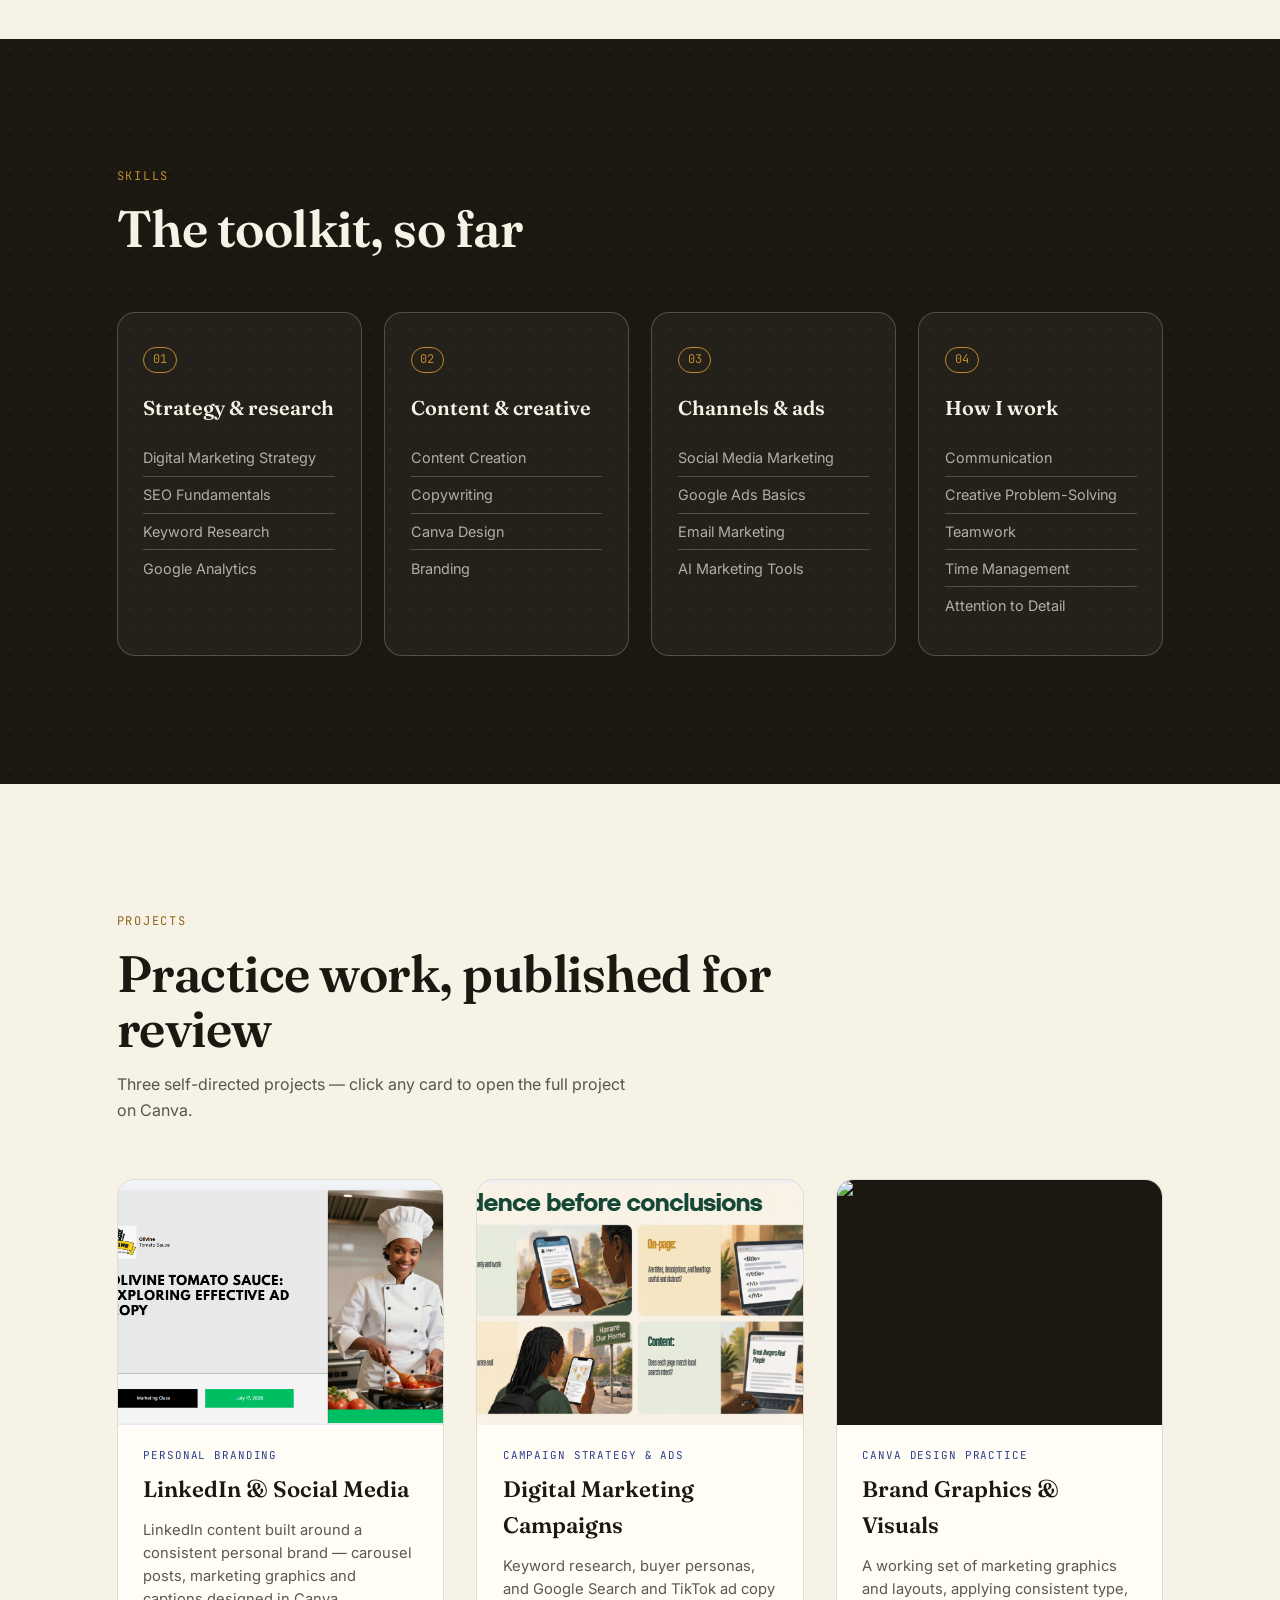
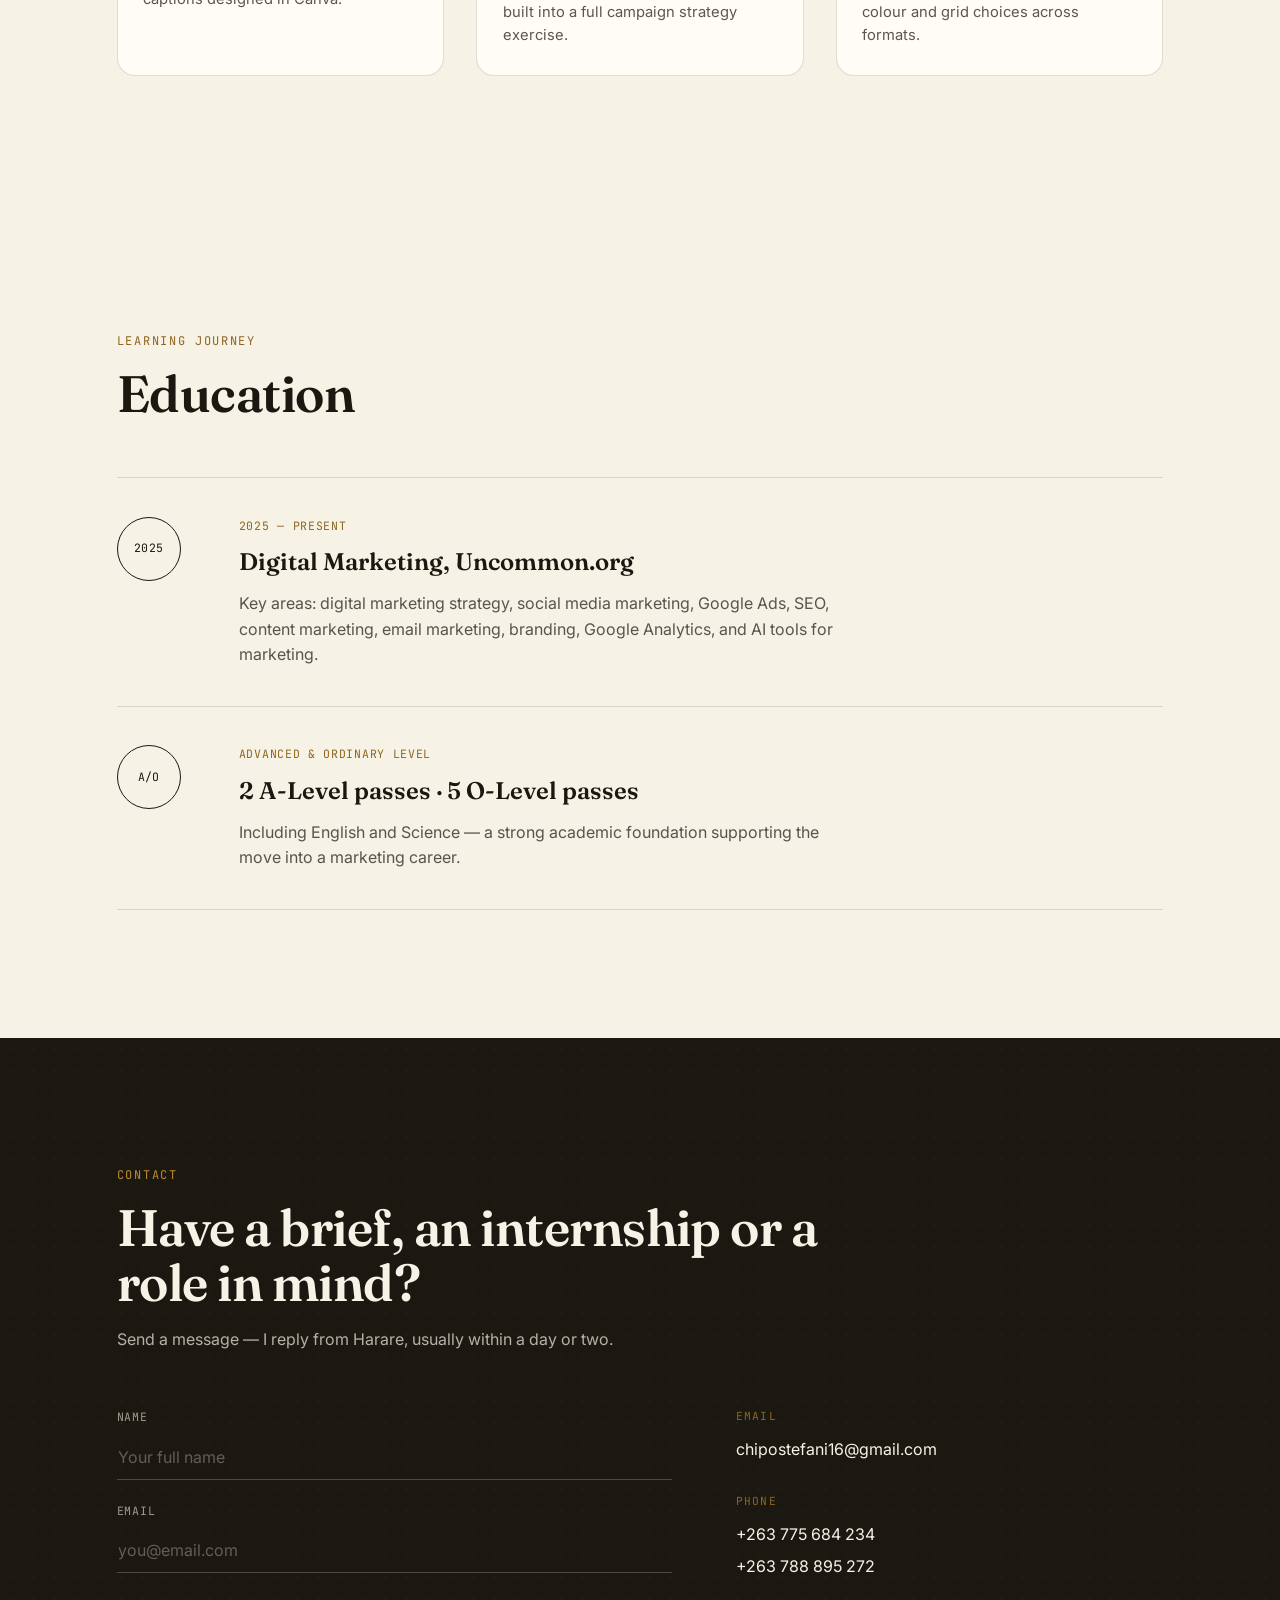
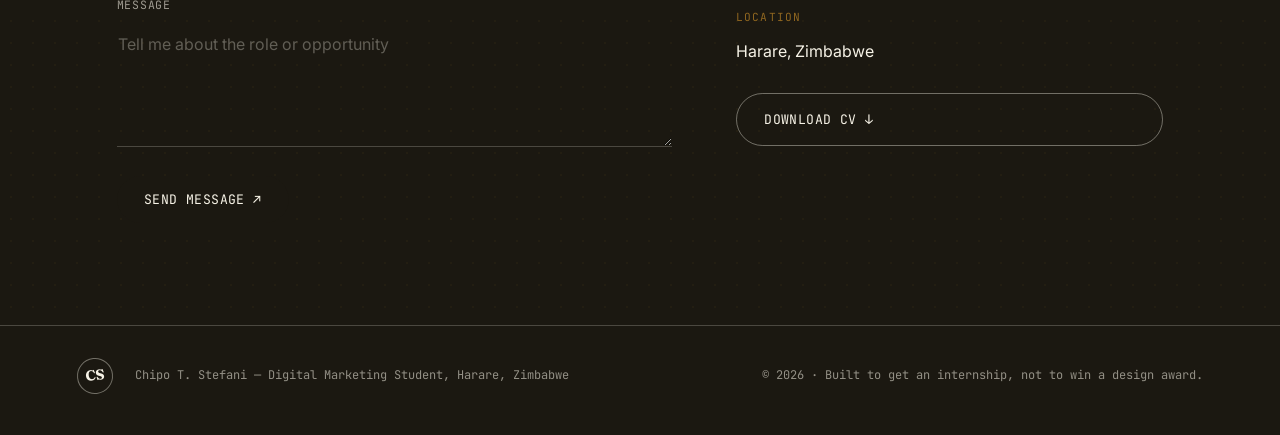
==== commit 6e96ff98: "all" ====
--- a/index.html
+++ b/index.html
@@ -99,10 +99,6 @@
       <span class="fact__num">5</span>
       <span class="fact__label">O-Level<br>passes</span>
     </div>
-    <div class="fact">
-      <span class="fact__num">2</span>
-      <span class="fact__label">Languages<br>spoken</span>
-    </div>
   </div>
 </section>
 
@@ -129,16 +125,6 @@
       <p>I'm based in Harare, Zimbabwe, and actively looking for an internship or entry-level opportunity
       where I can learn from a real marketing team.</p>
 
-      <div class="about__langs">
-        <div class="lang-row">
-          <span class="lang-row__name">English</span>
-          <div class="lang-row__track"><span style="width:95%"></span></div>
-        </div>
-        <div class="lang-row">
-          <span class="lang-row__name">Shona</span>
-          <div class="lang-row__track"><span style="width:95%"></span></div>
-        </div>
-      </div>
     </div>
   </div>
 </section>
@@ -208,7 +194,7 @@
 
     <a class="project-card reveal" href="https://canva.link/o231j09e2jgpnwz" target="_blank" rel="noopener noreferrer">
       <span class="project-card__frame">
-        <img src="projects\Inni ads campaign Products Design Inspiration - Multi-design - Google Chrome 8_27_2026 4_36_47 PM.png - chipo-portfolio - Visual Studio Code 8_28_2026 9_17_30 AM.png - chipo-portfolio - Copy - Visual Studio Code 8_28_2026 11_31_54 AM.png" alt="projects\Aviora Products Design Inspiration - Multi-design - Google Chrome 8_27_2026 4_36_47 PM.png - chipo-portfolio - Visual Studio Code 8_28_2026 9_17_30 AM.png - chipo-portfolio - Copy - Visual Studio Code 8_28_2026 11_31_54 AM.png" loading="lazy">
+        <img src="./images/adcopy.png" alt="projects\Aviora Products Design Inspiration - Multi-design - Google Chrome 8_27_2026 4_36_47 PM.png - chipo-portfolio - Visual Studio Code 8_28_2026 9_17_30 AM.png - chipo-portfolio - Copy - Visual Studio Code 8_28_2026 11_31_54 AM.png" loading="lazy">
         <span class="project-card__open">Open on Canva ↗</span>
       </span>
       <span class="project-card__category">Personal Branding</span>
@@ -218,7 +204,7 @@
 
     <a class="project-card reveal" href="https://canva.link/ztidygv2b1y9yyl" target="_blank" rel="noopener noreferrer">
       <span class="project-card__frame">
-        <img src="projects\Aviora Products Design Inspiration - Multi-design - Google Chrome 8_27_2026 4_36_47 PM.png - chipo-portfolio - Visual Studio Code 8_28_2026 9_17_30 AM.png - chipo-portfolio - Copy - Visual Studio Code 8_28_2026 11_32_06 AM.png" alt="Preview graphic for the Digital Marketing Campaigns project" loading="lazy">
+        <img src="./images/audit.png" alt="Preview graphic for the Digital Marketing Campaigns project" loading="lazy">
         <span class="project-card__open">Open on Canva ↗</span>
       </span>
       <span class="project-card__category">Campaign Strategy &amp; Ads</span>
@@ -228,7 +214,7 @@
 
     <a class="project-card reveal" href="https://canva.link/7javajohopzk5uh" target="_blank" rel="noopener noreferrer">
       <span class="project-card__frame">
-        <img src="projects\Aviora Products Design Inspiration - Multi-design - Google Chrome 8_27_2026 4_36_47 PM.png - chipo-portfolio - Visual Studio Code 8_28_2026 9_17_30 AM.png - chipo-portfolio - Copy - Visual Studio Code 8_28_2026 11_36_15 AM.png" alt="Preview graphic for the Brand Graphics and Visuals project" loading="lazy">
+        <img src="./images/" alt="Preview graphic for the Brand Graphics and Visuals project" loading="lazy">
         <span class="project-card__open">Open on Canva ↗</span>
       </span>
       <span class="project-card__category">Canva Design Practice</span>
